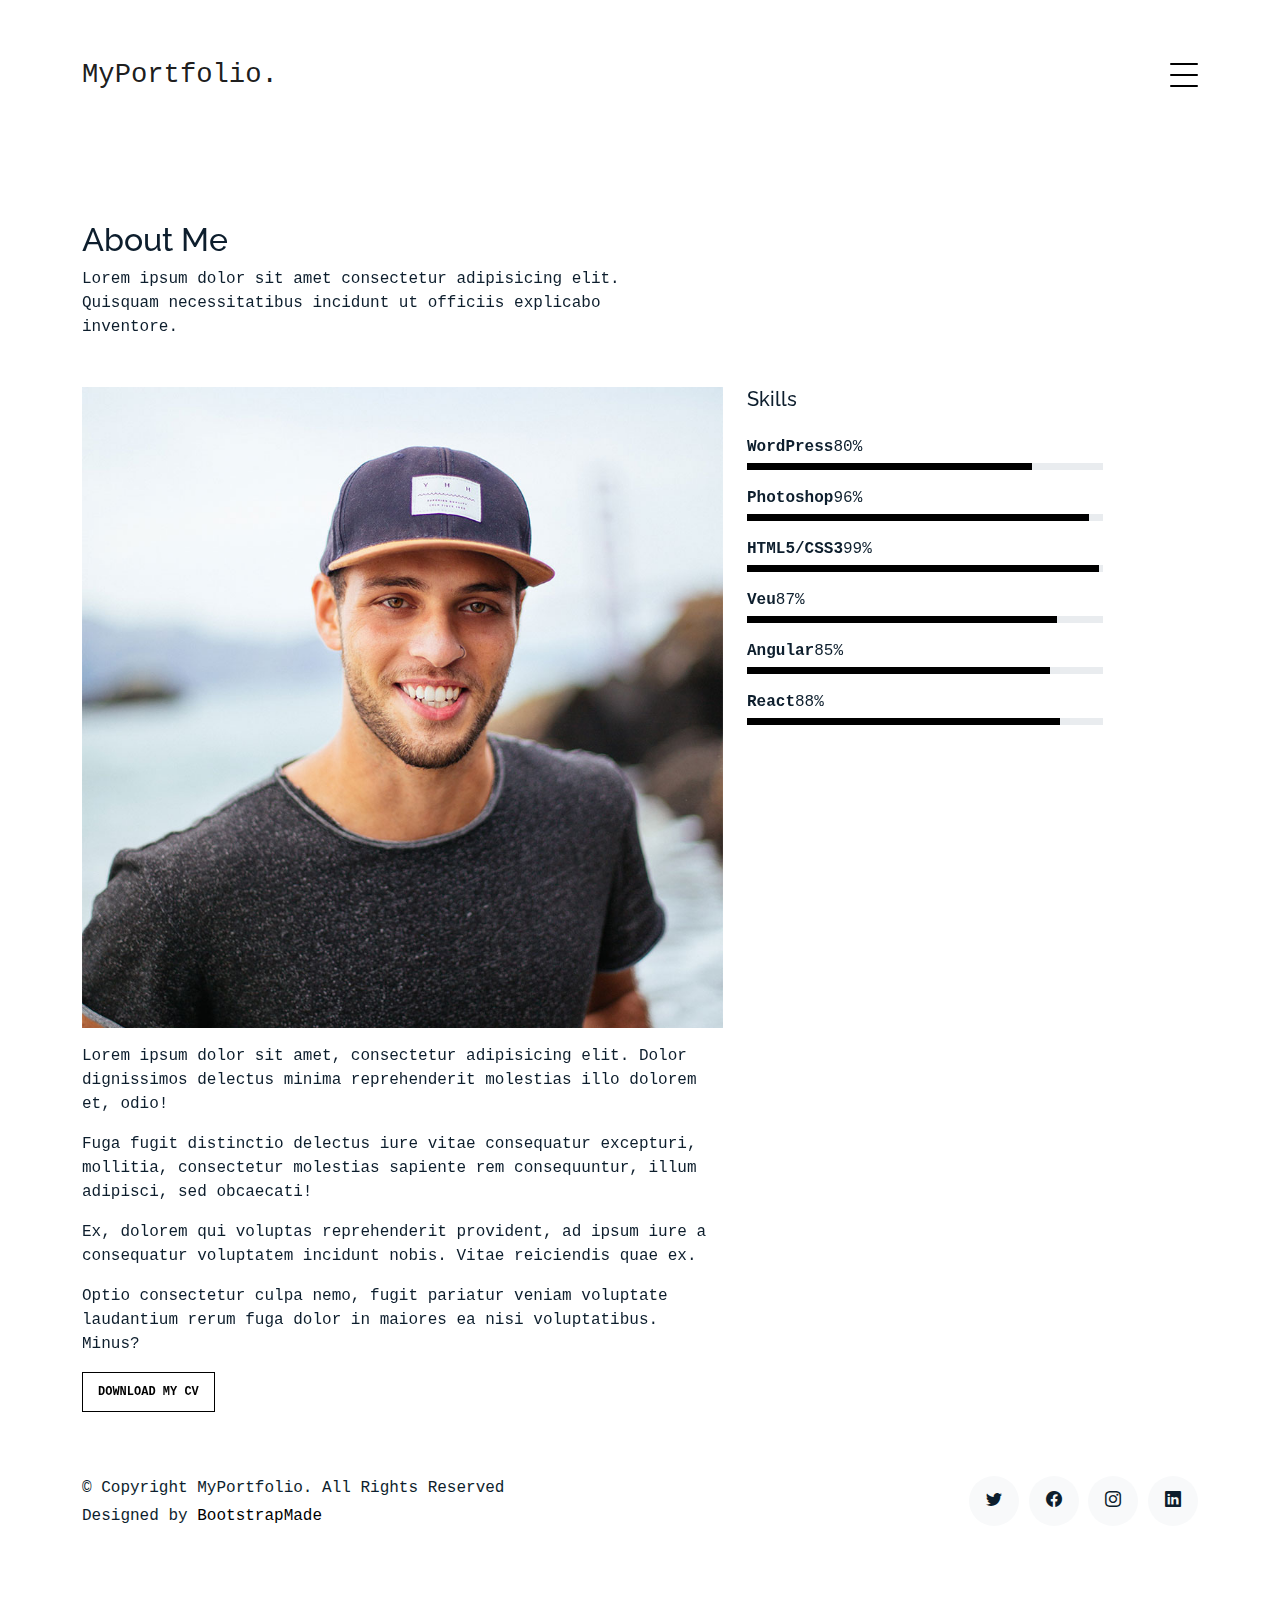
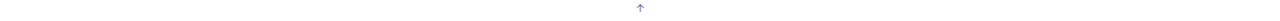
==== about.html @ 30d51533 "test" ====
<!DOCTYPE html>
<html lang="en">

<head>
  <meta charset="utf-8">
  <meta content="width=device-width, initial-scale=1.0" name="viewport">

  <title>MyPortfolio Bootstrap Template - About</title>
  <meta content="" name="description">
  <meta content="" name="keywords">

  <!-- Favicons -->
  <link href="assets/img/favicon.png" rel="icon">
  <link href="assets/img/apple-touch-icon.png" rel="apple-touch-icon">

  <!-- Google Fonts -->
  <link href="https://fonts.googleapis.com/css?family=https://fonts.googleapis.com/css?family=Inconsolata:400,500,600,700|Raleway:400,400i,500,500i,600,600i,700,700i" rel="stylesheet">

  <!-- Vendor CSS Files -->
  <link href="assets/vendor/aos/aos.css" rel="stylesheet">
  <link href="assets/vendor/bootstrap/css/bootstrap.min.css" rel="stylesheet">
  <link href="assets/vendor/bootstrap-icons/bootstrap-icons.css" rel="stylesheet">
  <link href="assets/vendor/swiper/swiper-bundle.min.css" rel="stylesheet">

  <!-- Template Main CSS File -->
  <link href="assets/css/style.css" rel="stylesheet">

  <!-- =======================================================
  * Template Name: MyPortfolio - v4.10.0
  * Template URL: https://bootstrapmade.com/myportfolio-bootstrap-portfolio-website-template/
  * Author: BootstrapMade.com
  * License: https://bootstrapmade.com/license/
  ======================================================== -->
</head>

<body>

  <!-- ======= Navbar ======= -->
  <div class="collapse navbar-collapse custom-navmenu" id="main-navbar">
    <div class="container py-2 py-md-5">
      <div class="row align-items-start">
        <div class="col-md-2">
          <ul class="custom-menu">
            <li><a href="index.html">Home</a></li>
            <li class="active"><a href="about.html">About Me</a></li>
            <li><a href="services.html">Services</a></li>
            <li><a href="works.html">Works</a></li>
            <li><a href="contact.html">Contact</a></li>
          </ul>
        </div>
        <div class="col-md-6 d-none d-md-block  mr-auto">
          <div class="tweet d-flex">
            <span class="bi bi-twitter text-white mt-2 mr-3"></span>
            <div>
              <p><em>Lorem ipsum dolor sit amet consectetur adipisicing elit. Quisquam necessitatibus incidunt ut officiis explicabo inventore. <br> <a href="#">t.co/v82jsk</a></em></p>
            </div>
          </div>
        </div>
        <div class="col-md-4 d-none d-md-block">
          <h3>Hire Me</h3>
          <p>Lorem ipsum dolor sit amet consectetur adipisicing elit. Quisquam necessitatibus incidunt ut officiisexplicabo inventore. <br> <a href="#">myemail@gmail.com</a></p>
        </div>
      </div>

    </div>
  </div>

  <nav class="navbar navbar-light custom-navbar">
    <div class="container">
      <a class="navbar-brand" href="index.html">MyPortfolio.</a>
      <a href="#" class="burger" data-bs-toggle="collapse" data-bs-target="#main-navbar">
        <span></span>
      </a>
    </div>
  </nav>

  <main id="main">

    <section class="section pb-5">
      <div class="container">
        <div class="row mb-5 align-items-end">
          <div class="col-md-6" data-aos="fade-up">

            <h2>About Me</h2>
            <p class="mb-0">Lorem ipsum dolor sit amet consectetur adipisicing elit. Quisquam necessitatibus incidunt ut
              officiis explicabo inventore.</p>
          </div>

        </div>

        <div class="row">
          <div class="col-md-4 ml-auto order-2" data-aos="fade-up">
            <h3 class="h3 mb-4">Skills</h3>
            <ul class="list-unstyled">
              <li class="mb-3">
                <div class="d-flex mb-1">
                  <strong>WordPress</strong>
                  <span class="ml-auto">80%</span>
                </div>
                <div class="progress custom-progress">
                  <div class="progress-bar" role="progressbar" style="width: 80%" aria-valuenow="80" aria-valuemin="0" aria-valuemax="100"></div>
                </div>
              </li>
              <li class="mb-3">
                <div class="d-flex mb-1">
                  <strong>Photoshop</strong>
                  <span class="ml-auto">96%</span>
                </div>
                <div class="progress custom-progress">
                  <div class="progress-bar" role="progressbar" style="width: 96%" aria-valuenow="96" aria-valuemin="0" aria-valuemax="100"></div>
                </div>
              </li>
              <li class="mb-3">
                <div class="d-flex mb-1">
                  <strong>HTML5/CSS3</strong>
                  <span class="ml-auto">99%</span>
                </div>
                <div class="progress custom-progress">
                  <div class="progress-bar" role="progressbar" style="width: 99%" aria-valuenow="99" aria-valuemin="0" aria-valuemax="100"></div>
                </div>
              </li>
              <li class="mb-3">
                <div class="d-flex mb-1">
                  <strong>Veu</strong>
                  <span class="ml-auto">87%</span>
                </div>
                <div class="progress custom-progress">
                  <div class="progress-bar" role="progressbar" style="width: 87%" aria-valuenow="87" aria-valuemin="0" aria-valuemax="100"></div>
                </div>
              </li>
              <li class="mb-3">
                <div class="d-flex mb-1">
                  <strong>Angular</strong>
                  <span class="ml-auto">85%</span>
                </div>
                <div class="progress custom-progress">
                  <div class="progress-bar" role="progressbar" style="width: 85%" aria-valuenow="85" aria-valuemin="0" aria-valuemax="100"></div>
                </div>
              </li>
              <li class="mb-3">
                <div class="d-flex mb-1">
                  <strong>React</strong>
                  <span class="ml-auto">88%</span>
                </div>
                <div class="progress custom-progress">
                  <div class="progress-bar" role="progressbar" style="width: 88%" aria-valuenow="88" aria-valuemin="0" aria-valuemax="100"></div>
                </div>
              </li>
            </ul>
          </div>

          <div class="col-md-7 mb-5 mb-md-0" data-aos="fade-up">
            <p><img src="assets/img/person_1_sq.jpg" alt="Image" class="img-fluid"></p>
            <p>Lorem ipsum dolor sit amet, consectetur adipisicing elit. Dolor dignissimos delectus minima reprehenderit
              molestias illo dolorem et, odio!</p>
            <p>Fuga fugit distinctio delectus iure vitae consequatur excepturi, mollitia, consectetur molestias sapiente
              rem consequuntur, illum adipisci, sed obcaecati!</p>
            <p>Ex, dolorem qui voluptas reprehenderit provident, ad ipsum iure a consequatur voluptatem incidunt nobis.
              Vitae reiciendis quae ex.</p>
            <p>Optio consectetur culpa nemo, fugit pariatur veniam voluptate laudantium rerum fuga dolor in maiores ea
              nisi voluptatibus. Minus?</p>
            <p><a href="#" class="readmore">Download my CV</a></p>
          </div>

        </div>

      </div>

    </section>

  </main><!-- End #main -->

  <!-- ======= Footer ======= -->
  <footer class="footer" role="contentinfo">
    <div class="container">
      <div class="row">
        <div class="col-sm-6">
          <p class="mb-1">&copy; Copyright MyPortfolio. All Rights Reserved</p>
          <div class="credits">
            <!--
            All the links in the footer should remain intact.
            You can delete the links only if you purchased the pro version.
            Licensing information: https://bootstrapmade.com/license/
            Purchase the pro version with working PHP/AJAX contact form: https://bootstrapmade.com/buy/?theme=MyPortfolio
          -->
            Designed by <a href="https://bootstrapmade.com/">BootstrapMade</a>
          </div>
        </div>
        <div class="col-sm-6 social text-md-end">
          <a href="#"><span class="bi bi-twitter"></span></a>
          <a href="#"><span class="bi bi-facebook"></span></a>
          <a href="#"><span class="bi bi-instagram"></span></a>
          <a href="#"><span class="bi bi-linkedin"></span></a>
        </div>
      </div>
    </div>
  </footer>

  <a href="#" class="back-to-top d-flex align-items-center justify-content-center"><i class="bi bi-arrow-up-short"></i></a>

  <!-- Vendor JS Files -->
  <script src="assets/vendor/aos/aos.js"></script>
  <script src="assets/vendor/bootstrap/js/bootstrap.bundle.min.js"></script>
  <script src="assets/vendor/isotope-layout/isotope.pkgd.min.js"></script>
  <script src="assets/vendor/swiper/swiper-bundle.min.js"></script>
  <script src="assets/vendor/php-email-form/validate.js"></script>

  <!-- Template Main JS File -->
  <script src="assets/js/main.js"></script>

</body>

</html>
---- assets/css/style.css ----
/**
* Template Name: MyPortfolio - v4.10.0
* Template URL: https://bootstrapmade.com/myportfolio-bootstrap-portfolio-website-template/
* Author: BootstrapMade.com
* License: https://bootstrapmade.com/license/
*/

/*--------------------------------------------------------------
# General
--------------------------------------------------------------*/
body {
  font-family: "Inconsolata", monospace;
  color: #0d1e2d;
}

a {
  color: #777;
  text-decoration: none;
}

a:hover {
  color: #000;
}

h1,
h2,
h3,
h4,
h5,
h6,
.font-heading {
  font-family: "Raleway", sans-serif;
}

.section {
  padding: 7rem 0;
}

.filters a {
  text-decoration: none;
  color: #000;
  display: inline-block;
  padding-left: 10px;
  padding-right: 10px;
  position: relative;
}

.filters a:hover,
.filters a:focus,
.filters a:active {
  text-decoration: none;
}

.filters a:hover:before {
  content: "";
  position: absolute;
  left: 10px;
  right: 10px;
  bottom: 0;
  height: 1px;
  background-color: #000;
}

.filters a.active {
  color: #000;
}

.filters a.active:before {
  content: "";
  position: absolute;
  left: 10px;
  right: 10px;
  bottom: 0;
  height: 1px;
  background-color: #000;
}

.item {
  border: none;
  margin-bottom: 30px;
}

.item .item-wrap {
  display: block;
  position: relative;
  overflow: hidden;
}

.item .item-wrap:after {
  z-index: 2;
  position: absolute;
  content: "";
  top: 0;
  left: 0;
  right: 0;
  bottom: 0;
  background: rgba(0, 0, 0, 0.4);
  visibility: hidden;
  opacity: 0;
  transition: 0.3s all ease-in-out;
}

.item .item-wrap img {
  transition: 0.3s transform ease;
  transform: scale(1);
}

.item .item-wrap>.work-info {
  position: absolute;
  top: 50%;
  width: 100%;
  text-align: center;
  z-index: 3;
  transform: translateY(-50%);
  color: #fff;
  opacity: 0;
  visibility: hidden;
  margin-top: 20px;
  transition: 0.3s all ease;
}

.item .item-wrap>.work-info h3 {
  font-size: 20px;
  margin-bottom: 0;
}

.item .item-wrap>.work-info span {
  font-size: 14px;
  text-transform: uppercase;
  letter-spacing: 0.2rem;
}

.item .item-wrap:hover {
  text-decoration: none;
}

.item .item-wrap:hover img {
  transform: scale(1.05);
}

.item .item-wrap:hover:after {
  opacity: 1;
  visibility: visible;
}

.item .item-wrap:hover .work-info {
  margin-top: 0px;
  opacity: 1;
  visibility: visible;
}

.testimonial-wrap {
  padding: 50px 50px 80px 50px;
  background: #eceff2;
}

.testimonial-wrap .testimonial {
  text-align: center;
  max-width: 500px;
  margin: 0 auto;
}

.testimonial-wrap .testimonial img {
  border-radius: 50%;
  width: 120px;
  margin: 0 auto 30px auto;
}

.testimonial-wrap .testimonial blockquote p {
  font-size: 20px;
}

.h3 {
  font-size: 20px;
}

.h4 {
  font-size: 16px;
}

.heading {
  font-size: 28px;
}

.readmore {
  display: inline-block;
  border: 1px solid #000;
  padding: 10px 15px;
  font-size: 12px;
  text-transform: uppercase;
  color: #000;
  transition: 0.2s all ease;
  font-weight: 700;
}

.readmore:active,
.readmore:focus,
.readmore:hover {
  outline: none;
}

.readmore:hover {
  color: #fff;
  text-decoration: none;
  background: #000;
}

.testimonials-slider .swiper-pagination {
  margin-top: -60px;
  position: relative;
}

.testimonials-slider .swiper-pagination .swiper-pagination-bullet {
  width: 12px;
  height: 12px;
  background-color: rgba(13, 30, 45, 0.3);
  opacity: 1;
}

.testimonials-slider .swiper-pagination .swiper-pagination-bullet-active {
  background-color: rgba(13, 30, 45, 0.6);
}

.sticky-content {
  position: sticky;
  position: -webkit-sticky;
  top: 0;
  /* required */
}

.list-line li {
  margin-bottom: 10px;
  position: relative;
  padding-left: 30px;
}

.list-line li:before {
  content: "";
  position: absolute;
  left: 0;
  top: 0.7rem;
  width: 10px;
  height: 2px;
  background: #000;
}

.form-control {
  border-radius: 0;
  background: #f8f9fa;
  border: 1px solid transparent;
  padding-top: 10px !important;
  padding-bottom: 10px !important;
}

.form-control:active,
.form-control:focus {
  background: #eff1f4;
  outline: none;
  box-shadow: none;
  border: 1px solid transparent;
}

.custom-progress {
  height: 7px;
  border-radius: 0;
}

.custom-progress .progress-bar {
  background: #000;
}

/* Services */
.services i {
  font-size: 40px;
}

.services h4 {
  padding-top: 10px;
}

/* Contact Form */
.php-email-form .error-message {
  display: none;
  color: #fff;
  background: #ed3c0d;
  text-align: left;
  padding: 15px;
  font-weight: 600;
}

.php-email-form .error-message br+br {
  margin-top: 25px;
}

.php-email-form .sent-message {
  display: none;
  color: #fff;
  background: #18d26e;
  text-align: center;
  padding: 15px;
  font-weight: 600;
}

.php-email-form .loading {
  display: none;
  background: #fff;
  text-align: center;
  padding: 15px;
}

.php-email-form .loading:before {
  content: "";
  display: inline-block;
  border-radius: 50%;
  width: 24px;
  height: 24px;
  margin: 0 10px -6px 0;
  border: 3px solid #18d26e;
  border-top-color: #eee;
  -webkit-animation: animate-loading 1s linear infinite;
  animation: animate-loading 1s linear infinite;
}

@-webkit-keyframes animate-loading {
  0% {
    transform: rotate(0deg);
  }

  100% {
    transform: rotate(360deg);
  }
}

@keyframes animate-loading {
  0% {
    transform: rotate(0deg);
  }

  100% {
    transform: rotate(360deg);
  }
}

/*--------------------------------------------------------------
# Header
--------------------------------------------------------------*/
/* Custom Navmenu */
.custom-navmenu {
  background: #0d1e2d;
}

.custom-navmenu .custom-menu,
.custom-navmenu .custom-menu li {
  padding: 0;
  margin: 0;
  list-style: none;
}

.custom-navmenu .custom-menu li {
  margin-bottom: 0;
  font-size: 20px;
}

.custom-navmenu .custom-menu li a {
  color: #fff;
  padding: 10px 0 !important;
}

.custom-navmenu .custom-menu li a:hover {
  text-decoration: none;
}

.custom-navmenu .custom-menu li.active a {
  text-decoration: underline;
}

.custom-navmenu h3 {
  font-size: 20px;
  color: #fff;
}

.custom-navmenu p {
  color: rgba(255, 255, 255, 0.6);
}

.custom-navmenu a {
  color: rgba(255, 255, 255, 0.7);
}

.custom-navmenu a:hover {
  color: #fff;
}

/* Custom Navbar */
.custom-navbar {
  padding-top: 50px;
  width: 100%;
}

@media (max-width: 780px) {
  .custom-navbar>.container {
    padding-right: 0;
    padding-left: 0;
  }
}

.custom-navbar .navbar-brand {
  font-size: 1.7rem;
}

/* Burger */
.burger {
  width: 28px;
  height: 32px;
  cursor: pointer;
  position: relative;
}

.burger:before,
.burger span,
.burger:after {
  width: 100%;
  height: 2px;
  display: block;
  background: #000;
  border-radius: 2px;
  position: absolute;
  opacity: 1;
}

.burger:before,
.burger:after {
  transition: top 0.35s cubic-bezier(0.23, 1, 0.32, 1), transform 0.35s cubic-bezier(0.23, 1, 0.32, 1), opacity 0.35s cubic-bezier(0.23, 1, 0.32, 1), background-color 1.15s cubic-bezier(0.86, 0, 0.07, 1);
  -webkit-transition: top 0.35s cubic-bezier(0.23, 1, 0.32, 1), -webkit-transform 0.35s cubic-bezier(0.23, 1, 0.32, 1), opacity 0.35s cubic-bezier(0.23, 1, 0.32, 1), background-color 1.15s cubic-bezier(0.86, 0, 0.07, 1);
  content: "";
}

.burger:before {
  top: 4px;
}

.burger span {
  top: 15px;
}

.burger:after {
  top: 26px;
}

/* Hover */
.burger:hover:before {
  top: 7px;
}

.burger:hover:after {
  top: 23px;
}

/* Click */
.burger.active span {
  opacity: 0;
}

.burger.active:before,
.burger.active:after {
  top: 40%;
}

.burger.active:before {
  transform: rotate(45deg);
}

.burger.active:after {
  transform: rotate(-45deg);
}

.burger:focus {
  outline: none;
}

/*--------------------------------------------------------------
# Footer
--------------------------------------------------------------*/
.footer {
  padding: 0 0 4rem 0;
}

.footer a {
  color: #000;
}

.social a {
  display: inline-block;
  width: 50px;
  height: 50px;
  border-radius: 50%;
  background: #f8f9fa;
  position: relative;
  text-align: center;
  color: #0d1e2d;
}

.social a span {
  display: inline-block;
  left: 50%;
  position: absolute;
  top: 50%;
  transform: translate(-50%, -50%);
}

.social a:hover {
  color: #000;
}
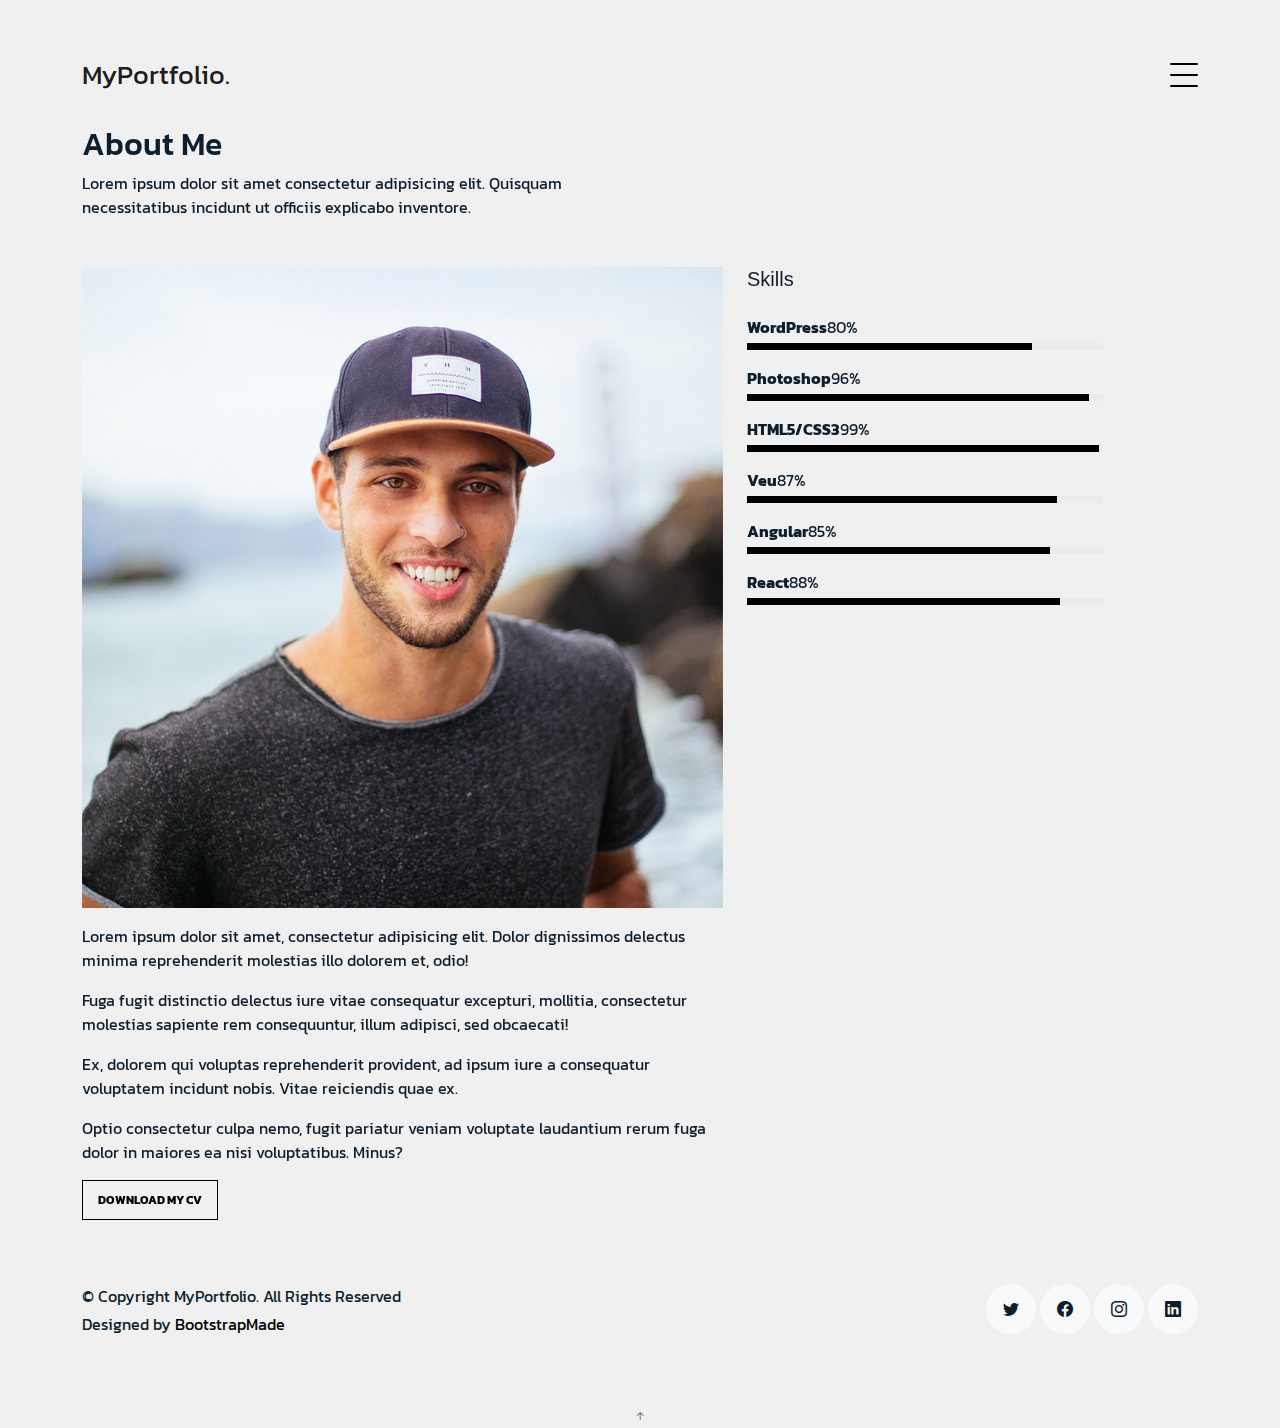
==== commit 3596b1ed: "ver 2" ====
--- a/about.html
+++ b/about.html
@@ -14,7 +14,7 @@
   <link href="assets/img/apple-touch-icon.png" rel="apple-touch-icon">
 
   <!-- Google Fonts -->
-  <link href="https://fonts.googleapis.com/css?family=https://fonts.googleapis.com/css?family=Inconsolata:400,500,600,700|Raleway:400,400i,500,500i,600,600i,700,700i" rel="stylesheet">
+  <link href="https://fonts.googleapis.com/css?family=https://fonts.googleapis.com/css?family=Kanit:400,500,600,700|Kanit:400,400i,500,500i,600,600i,700,700i" rel="stylesheet">
 
   <!-- Vendor CSS Files -->
   <link href="assets/vendor/aos/aos.css" rel="stylesheet">
--- a/assets/css/style.css
+++ b/assets/css/style.css
@@ -1,15 +1,15 @@
-/**
-* Template Name: MyPortfolio - v4.10.0
-* Template URL: https://bootstrapmade.com/myportfolio-bootstrap-portfolio-website-template/
-* Author: BootstrapMade.com
-* License: https://bootstrapmade.com/license/
-*/
-
+/**
+* Template Name: MyPortfolio - v4.10.0
+* Template URL: https://bootstrapmade.com/myportfolio-bootstrap-portfolio-website-template/
+* Author: BootstrapMade.com
+* License: https://bootstrapmade.com/license/
+*/
+
 /*--------------------------------------------------------------
 # General
 --------------------------------------------------------------*/
 body {
-  font-family: "Inconsolata", monospace;
+  font-family: "Kanit", monospace;
   color: #0d1e2d;
 }
 
@@ -29,11 +29,11 @@
 h5,
 h6,
 .font-heading {
-  font-family: "Raleway", sans-serif;
+  font-family: "Kanit", sans-serif;
 }
 
 .section {
-  padding: 7rem 0;
+  padding: 1rem 0;
 }
 
 .filters a {
@@ -78,12 +78,15 @@
 .item {
   border: none;
   margin-bottom: 30px;
+  width: 160px;
 }
 
 .item .item-wrap {
   display: block;
   position: relative;
   overflow: hidden;
+  width: 150px;
+  border-radius: 19px;
 }
 
 .item .item-wrap:after {
@@ -103,12 +106,13 @@
 .item .item-wrap img {
   transition: 0.3s transform ease;
   transform: scale(1);
+  width: 150px;
 }
 
 .item .item-wrap>.work-info {
   position: absolute;
   top: 50%;
-  width: 100%;
+  width: 150px;
   text-align: center;
   z-index: 3;
   transform: translateY(-50%);
@@ -510,4 +514,189 @@
 
 .social a:hover {
   color: #000;
+}
+
+/*
+== How to use ==
+
+1. Copy the line below to reset browser style */
+hr { border-left: 0; }
+
+/*
+2. Copy HTML & CSS for the style you want.
+
+Note: Some styles require image from original author (Ibrahim Jabbari). You should download and host the image on your server.
+*/
+
+hr.style1{
+	border-top: 1px solid #8c8b8b;
+}
+
+
+hr.style2 {
+	border-top: 3px double #8c8b8b;
+}
+
+hr.style3 {
+	border-top: 2px dashed #8c8b8b;
+}
+
+hr.style4 {
+	border-top: 1px dotted #8c8b8b;
+}
+
+hr.style5 {
+	background-color: #fff;
+	border-top: 2px dashed #8c8b8b;
+}
+
+
+hr.style6 {
+	background-color: #fff;
+	border-top: 2px dotted #8c8b8b;
+}
+
+hr.style7 {
+	border-top: 1px solid #8c8b8b;
+	border-bottom: 1px solid #fff;
+}
+
+
+hr.style8 {
+	border-top: 1px solid #8c8b8b;
+	border-bottom: 1px solid #fff;
+}
+hr.style8:after {
+	content: '';
+	display: block;
+	margin-top: 2px;
+	border-top: 1px solid #8c8b8b;
+	border-bottom: 1px solid #fff;
+}
+
+hr.style9 {
+	border-top: 1px dashed #8c8b8b;
+	border-bottom: 1px dashed #fff;
+}
+
+hr.style10 {
+	border-top: 1px dotted #8c8b8b;
+	border-bottom: 1px dotted #fff;
+}
+
+
+hr.style11 {
+	height: 6px;
+	background: url(http://ibrahimjabbari.com/english/images/hr-11.png) repeat-x 0 0;
+    border: 0;
+}
+
+
+hr.style12 {
+	height: 6px;
+	background: url(http://ibrahimjabbari.com/english/images/hr-12.png) repeat-x 0 0;
+    border: 0;
+}
+
+hr.style13 {
+	height: 10px;
+	border: 0;
+	box-shadow: 0 10px 10px -10px #8c8b8b inset;
+}
+
+
+hr.style14 { 
+  border: 0; 
+  height: 1px; 
+  background-image: -webkit-linear-gradient(left, #f0f0f0, #8c8b8b, #f0f0f0);
+  background-image: -moz-linear-gradient(left, #f0f0f0, #8c8b8b, #f0f0f0);
+  background-image: -ms-linear-gradient(left, #f0f0f0, #8c8b8b, #f0f0f0);
+  background-image: -o-linear-gradient(left, #f0f0f0, #8c8b8b, #f0f0f0); 
+}
+
+
+hr.style15 {
+	border-top: 4px double #8c8b8b;
+	text-align: center;
+}
+hr.style15:after {
+	content: '\002665';
+	display: inline-block;
+	position: relative;
+	top: -15px;
+	padding: 0 10px;
+	background: #f0f0f0;
+	color: #8c8b8b;
+	font-size: 18px;
+}
+
+hr.style16 { 
+  border-top: 1px dashed #8c8b8b; 
+} 
+hr.style16:after { 
+  content: '\002702'; 
+  display: inline-block; 
+  position: relative; 
+  top: -12px; 
+  left: 40px; 
+  padding: 0 3px; 
+  background: #f0f0f0; 
+  color: #8c8b8b; 
+  font-size: 18px; 
+}
+
+
+hr.style17 {
+	border-top: 1px solid #8c8b8b;
+	text-align: center;
+}
+hr.style17:after {
+	content: '§';
+	display: inline-block;
+	position: relative;
+	top: -14px;
+	padding: 0 10px;
+	background: #f0f0f0;
+	color: #8c8b8b;
+	font-size: 18px;
+	-webkit-transform: rotate(60deg);
+	-moz-transform: rotate(60deg);
+	transform: rotate(60deg);
+}
+
+
+hr.style18 { 
+  height: 30px; 
+  border-style: solid; 
+  border-color: #8c8b8b; 
+  border-width: 1px 0 0 0; 
+  border-radius: 20px; 
+} 
+hr.style18:before { 
+  display: block; 
+  content: ""; 
+  height: 30px; 
+  margin-top: -31px; 
+  border-style: solid; 
+  border-color: #8c8b8b; 
+  border-width: 0 0 1px 0; 
+  border-radius: 20px; 
+}
+
+hr.style19 {
+  border-top: 4px solid #000;
+}
+
+hr.style20 {
+  background: url(https://image.ibb.co/gJm5Qv/striped.png);
+  height: 5px;
+  border: 0;
+}
+
+body{
+  background-color: #f0f0f0;
+}
+
+h3 {
+  font-family: sans-serif;
 }